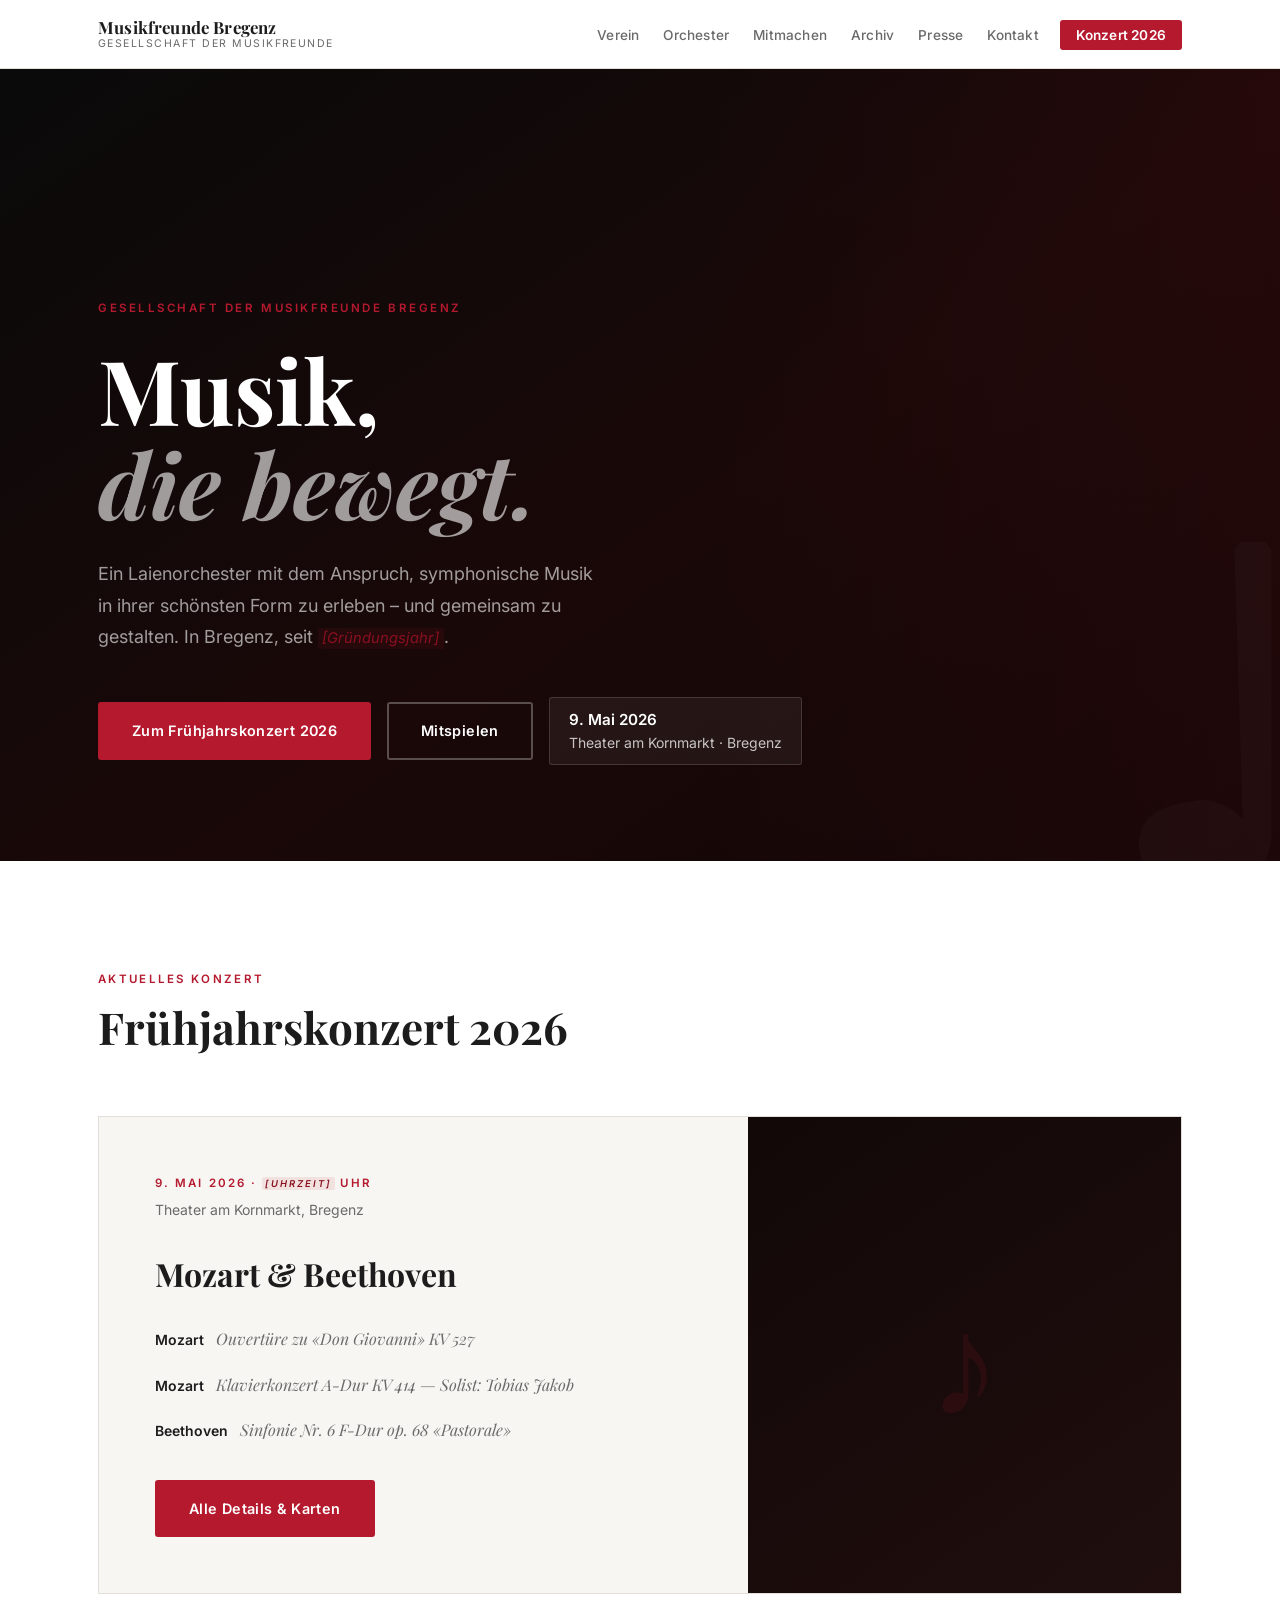
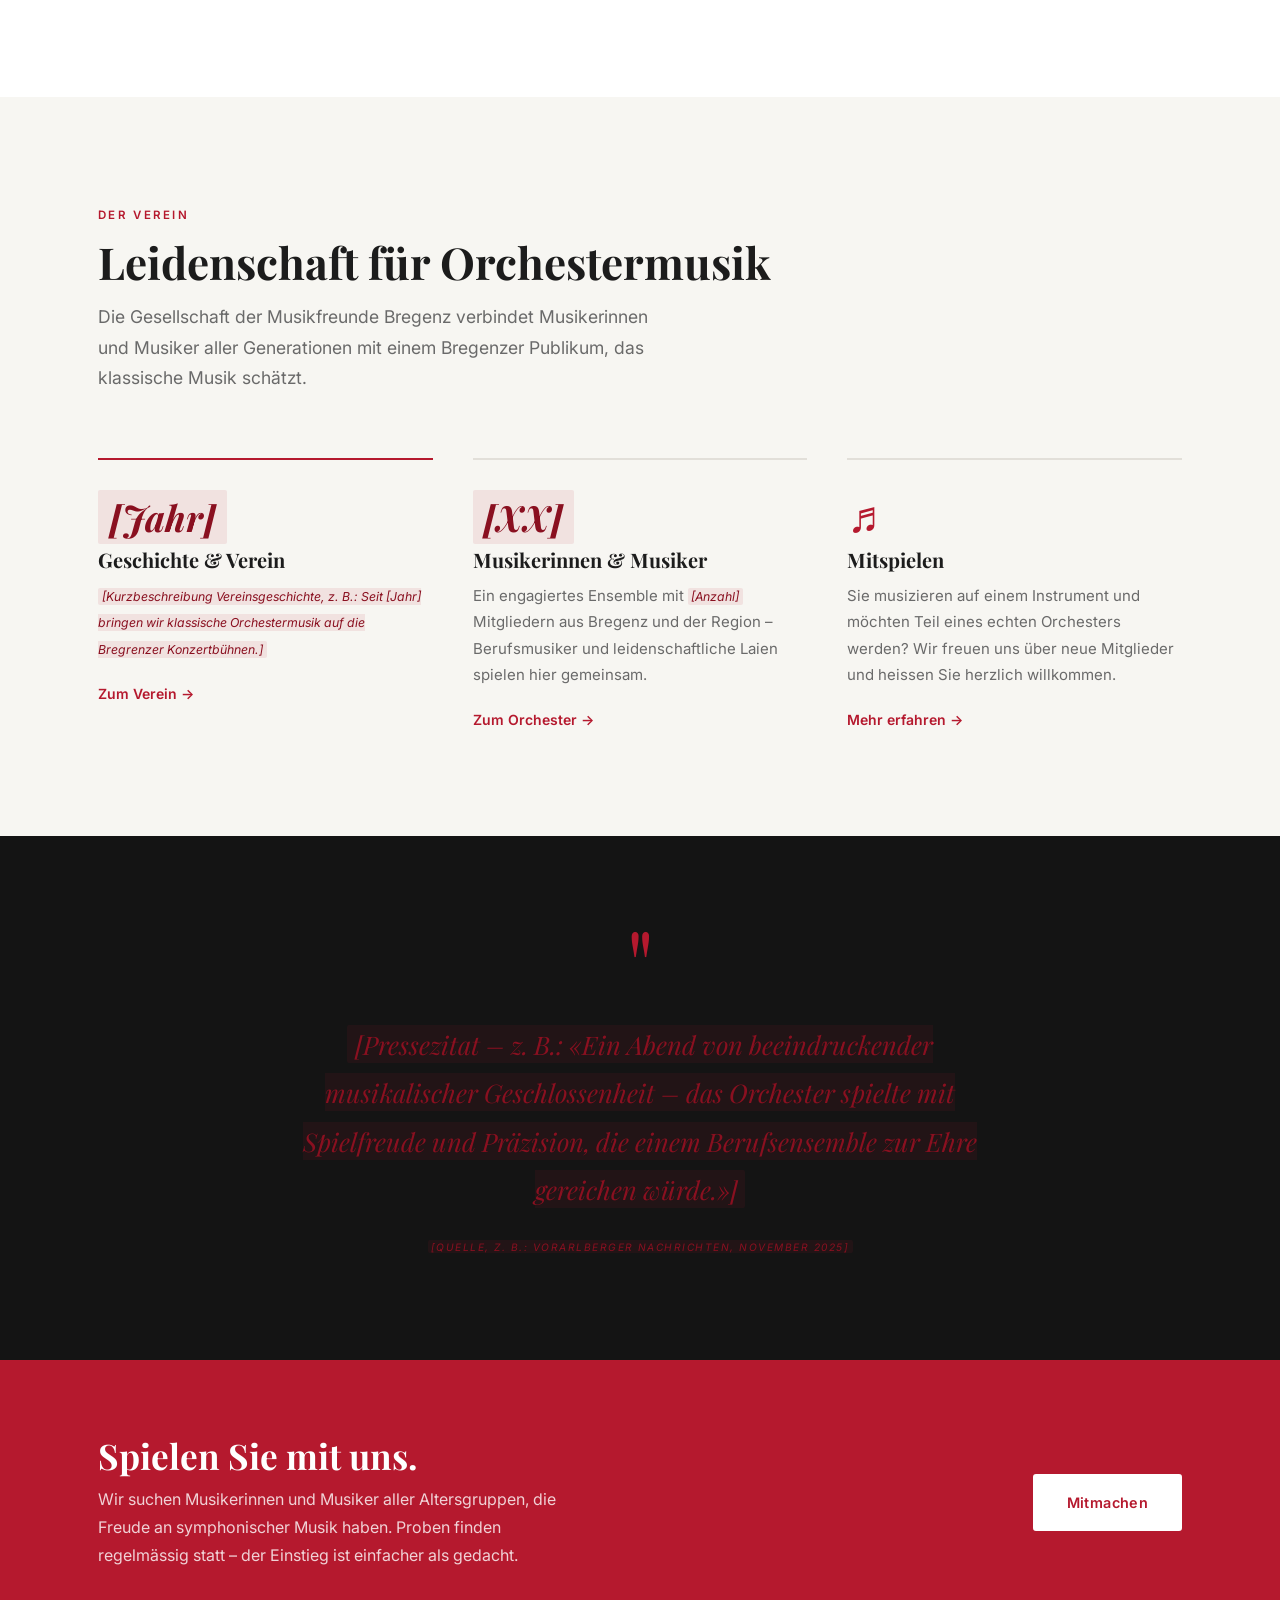
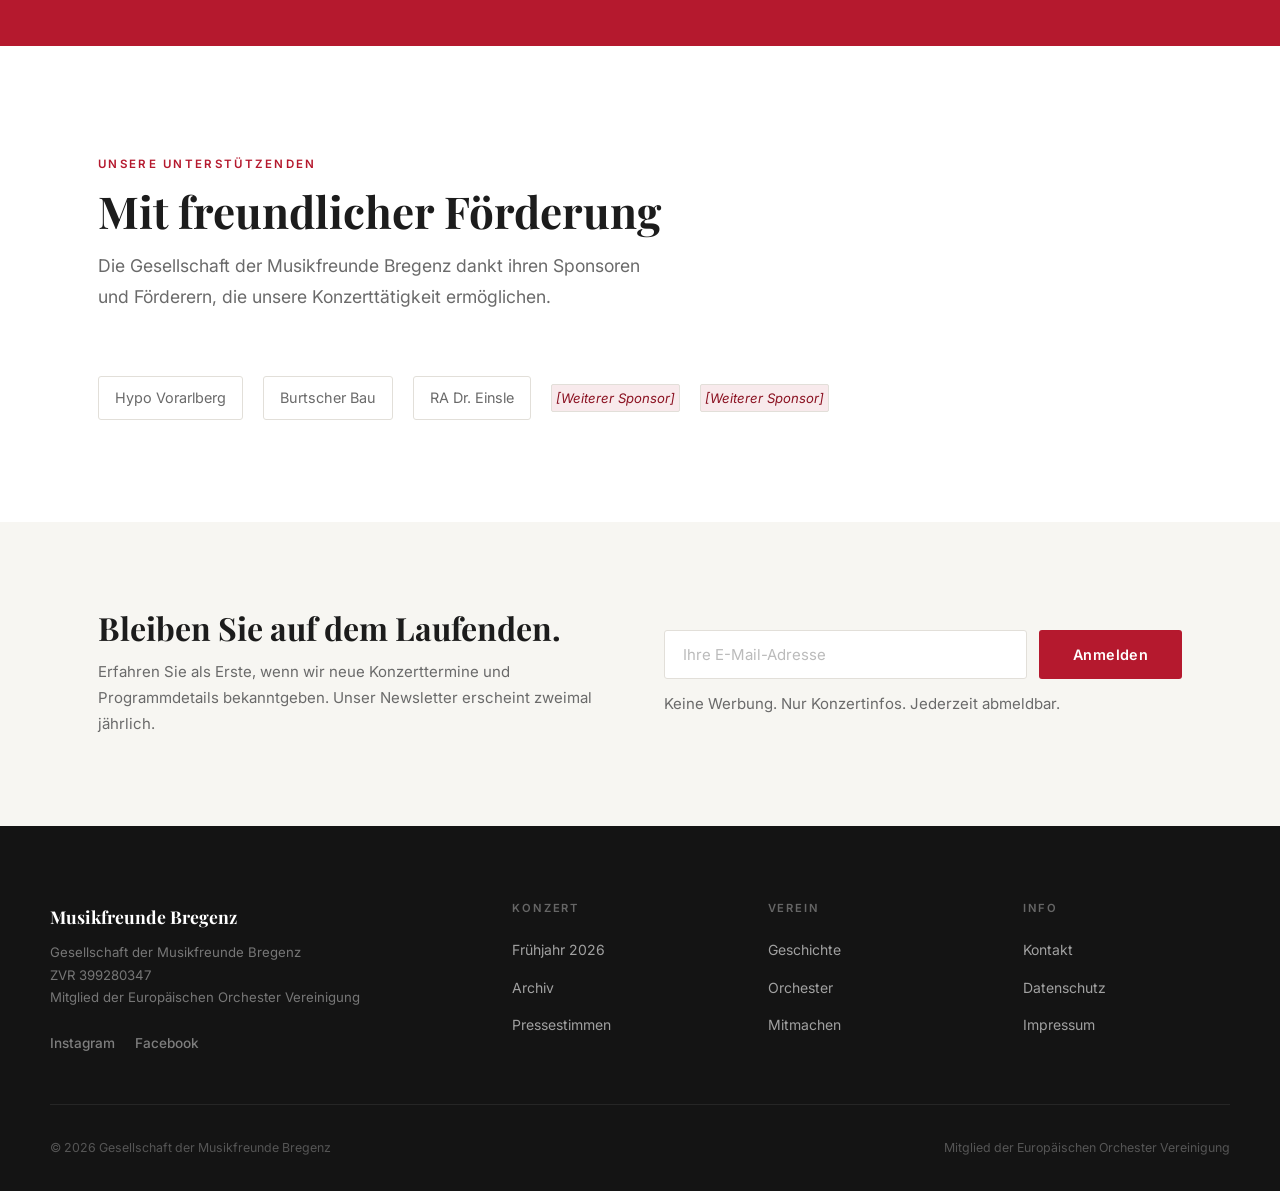
==== index.html @ 884a70db "initaler Entwurf" ====
<!DOCTYPE html>
<html lang="de">
<head>
  <meta charset="UTF-8">
  <meta name="viewport" content="width=device-width, initial-scale=1.0">
  <meta name="description" content="Die Gesellschaft der Musikfreunde Bregenz – klassische Orchestermusik in Bregenz und Vorarlberg. Nächstes Konzert: 9. Mai 2026, Theater am Kornmarkt.">
  <title>Musikfreunde Bregenz – Gesellschaft der Musikfreunde</title>
  <link rel="stylesheet" href="css/style.css">
</head>
<body>

<a href="#main" class="skip-link">Zum Inhalt springen</a>

<!-- ── Navigation ── -->
<nav class="nav" aria-label="Hauptnavigation">
  <div class="nav__inner">
    <a href="index.html" class="nav__logo" aria-label="Musikfreunde Bregenz – Startseite">
      Musikfreunde Bregenz
      <span>Gesellschaft der Musikfreunde</span>
    </a>
    <button class="nav__toggle" id="nav-toggle" aria-expanded="false" aria-controls="nav-links" aria-label="Navigation öffnen">
      <span></span><span></span><span></span>
    </button>
    <ul class="nav__links" id="nav-links" role="list">
      <li><a href="verein.html">Verein</a></li>
      <li><a href="orchester.html">Orchester</a></li>
      <li><a href="mitmachen.html">Mitmachen</a></li>
      <li><a href="archiv.html">Archiv</a></li>
      <li><a href="presse.html">Presse</a></li>
      <li><a href="kontakt.html">Kontakt</a></li>
      <li class="nav__cta"><a href="konzert.html">Konzert 2026</a></li>
    </ul>
  </div>
</nav>

<main id="main">

  <!-- ══════════════════════════════════════════════════
       HERO
  ══════════════════════════════════════════════════ -->
  <section class="hero" aria-labelledby="hero-title">
    <div class="hero__deco" aria-hidden="true">♩</div>
    <div class="hero__content">
      <span class="hero__eyebrow">Gesellschaft der Musikfreunde Bregenz</span>
      <h1 class="hero__title" id="hero-title">
        Musik,<br><em>die bewegt.</em>
      </h1>
      <p class="hero__sub">
        Ein Laienorchester mit dem Anspruch, symphonische Musik in ihrer schönsten Form
        zu erleben – und gemeinsam zu gestalten. In Bregenz, seit <span class="ph">[Gründungsjahr]</span>.
      </p>
      <div class="hero__actions">
        <a href="konzert.html" class="btn btn--primary">Zum Frühjahrskonzert 2026</a>
        <a href="mitmachen.html" class="btn btn--ghost">Mitspielen</a>
        <div class="hero__badge">
          <strong>9. Mai 2026</strong>
          Theater am Kornmarkt · Bregenz
        </div>
      </div>
    </div>
  </section>

  <!-- ══════════════════════════════════════════════════
       AKTUELLES KONZERT
  ══════════════════════════════════════════════════ -->
  <section class="section" aria-labelledby="konzert-heading">
    <div class="container">
      <div class="sec-head">
        <span class="sec-eye">Aktuelles Konzert</span>
        <h2 class="sec-title" id="konzert-heading">Frühjahrskonzert 2026</h2>
      </div>
      <div class="concert-teaser">
        <div class="concert-teaser__body">
          <p class="concert-teaser__date">9. Mai 2026 · <span class="ph">[Uhrzeit]</span> Uhr</p>
          <p class="concert-teaser__venue">Theater am Kornmarkt, Bregenz</p>
          <h3 class="concert-teaser__title">Mozart &amp; Beethoven</h3>
          <ul class="prog-list" aria-label="Programm">
            <li>
              <span class="prog-cmp">Mozart</span>
              <span class="prog-wrk">Ouvertüre zu «Don Giovanni» KV 527</span>
            </li>
            <li>
              <span class="prog-cmp">Mozart</span>
              <span class="prog-wrk">Klavierkonzert A-Dur KV 414 — Solist: Tobias Jakob</span>
            </li>
            <li>
              <span class="prog-cmp">Beethoven</span>
              <span class="prog-wrk">Sinfonie Nr. 6 F-Dur op. 68 «Pastorale»</span>
            </li>
          </ul>
          <a href="konzert.html" class="btn btn--primary">Alle Details &amp; Karten</a>
        </div>
        <div class="concert-teaser__vis" aria-hidden="true">
          <div class="concert-teaser__vis-text">♪</div>
        </div>
      </div>
    </div>
  </section>

  <!-- ══════════════════════════════════════════════════
       ÜBER UNS — 3 WEGE
  ══════════════════════════════════════════════════ -->
  <section class="section section--warm" aria-labelledby="ueber-heading">
    <div class="container">
      <div class="sec-head">
        <span class="sec-eye">Der Verein</span>
        <h2 class="sec-title" id="ueber-heading">Leidenschaft für Orchestermusik</h2>
        <p class="sec-lead">
          Die Gesellschaft der Musikfreunde Bregenz verbindet Musikerinnen und Musiker
          aller Generationen mit einem Bregenzer Publikum, das klassische Musik schätzt.
        </p>
      </div>
      <div class="about-grid">
        <div class="about-card">
          <div class="about-card__num"><span class="ph">[Jahr]</span></div>
          <h3>Geschichte &amp; Verein</h3>
          <p>
            <span class="ph">[Kurzbeschreibung Vereinsgeschichte, z. B.: Seit [Jahr] bringen
            wir klassische Orchestermusik auf die Bregrenzer Konzertbühnen.]</span>
          </p>
          <a href="verein.html" class="about-card__link">Zum Verein →</a>
        </div>
        <div class="about-card">
          <div class="about-card__num"><span class="ph">[XX]</span></div>
          <h3>Musikerinnen &amp; Musiker</h3>
          <p>
            Ein engagiertes Ensemble mit <span class="ph">[Anzahl]</span> Mitgliedern aus Bregenz und
            der Region – Berufsmusiker und leidenschaftliche Laien spielen hier gemeinsam.
          </p>
          <a href="orchester.html" class="about-card__link">Zum Orchester →</a>
        </div>
        <div class="about-card">
          <div class="about-card__num">♬</div>
          <h3>Mitspielen</h3>
          <p>
            Sie musizieren auf einem Instrument und möchten Teil eines echten Orchesters werden?
            Wir freuen uns über neue Mitglieder und heissen Sie herzlich willkommen.
          </p>
          <a href="mitmachen.html" class="about-card__link">Mehr erfahren →</a>
        </div>
      </div>
    </div>
  </section>

  <!-- ══════════════════════════════════════════════════
       PRESSEZITAT
  ══════════════════════════════════════════════════ -->
  <section class="section section--dark" aria-label="Pressestimme">
    <div class="container">
      <div class="quote-wrap">
        <span class="quote-wrap__mark" aria-hidden="true">"</span>
        <blockquote>
          <p class="quote-wrap__text">
            <span class="ph">[Pressezitat – z. B.: «Ein Abend von beeindruckender
            musikalischer Geschlossenheit – das Orchester spielte mit Spielfreude und
            Präzision, die einem Berufsensemble zur Ehre gereichen würde.»]</span>
          </p>
          <footer class="quote-wrap__src">
            <span class="ph">[Quelle, z. B.: Vorarlberger Nachrichten, November 2025]</span>
          </footer>
        </blockquote>
      </div>
    </div>
  </section>

  <!-- ══════════════════════════════════════════════════
       MITMACHEN BANNER
  ══════════════════════════════════════════════════ -->
  <div class="mitmachen-banner" role="complementary" aria-label="Einladung zum Mitspielen">
    <div class="mitmachen-banner__inner">
      <div>
        <h2>Spielen Sie mit uns.</h2>
        <p>
          Wir suchen Musikerinnen und Musiker aller Altersgruppen, die Freude an
          symphonischer Musik haben. Proben finden regelmässig statt –
          der Einstieg ist einfacher als gedacht.
        </p>
      </div>
      <a href="mitmachen.html" class="btn btn--white">Mitmachen</a>
    </div>
  </div>

  <!-- ══════════════════════════════════════════════════
       SPONSOREN
  ══════════════════════════════════════════════════ -->
  <section class="section" aria-labelledby="sponsor-heading">
    <div class="container">
      <div class="sec-head">
        <span class="sec-eye">Unsere Unterstützenden</span>
        <h2 class="sec-title" id="sponsor-heading">Mit freundlicher Förderung</h2>
        <p class="sec-lead">
          Die Gesellschaft der Musikfreunde Bregenz dankt ihren Sponsoren und Förderern,
          die unsere Konzerttätigkeit ermöglichen.
        </p>
      </div>
      <div class="sponsors-row">
        <a href="#" class="sponsor-item" target="_blank" rel="noopener">Hypo Vorarlberg</a>
        <a href="#" class="sponsor-item" target="_blank" rel="noopener">Burtscher Bau</a>
        <a href="#" class="sponsor-item" target="_blank" rel="noopener">RA Dr. Einsle</a>
        <span class="sponsor-item ph">[Weiterer Sponsor]</span>
        <span class="sponsor-item ph">[Weiterer Sponsor]</span>
      </div>
    </div>
  </section>

  <!-- ══════════════════════════════════════════════════
       NEWSLETTER
  ══════════════════════════════════════════════════ -->
  <div class="section--warm">
    <div class="newsletter-wrap">
      <div>
        <h2>Bleiben Sie auf dem Laufenden.</h2>
        <p>
          Erfahren Sie als Erste, wenn wir neue Konzerttermine und Programmdetails
          bekanntgeben. Unser Newsletter erscheint zweimal jährlich.
        </p>
      </div>
      <div>
        <form class="nl-form" action="#" method="post" aria-label="Newsletter-Anmeldung">
          <input type="email" name="email" placeholder="Ihre E-Mail-Adresse" required autocomplete="email">
          <button type="submit" class="btn btn--primary">Anmelden</button>
        </form>
        <p class="nl-note">Keine Werbung. Nur Konzertinfos. Jederzeit abmeldbar.</p>
      </div>
    </div>
  </div>

</main>

<!-- ── Footer ── -->
<footer class="footer">
  <div class="footer__inner">
    <div class="footer__grid">
      <div>
        <div class="footer__brand">Musikfreunde Bregenz</div>
        <p class="footer__sub">
          Gesellschaft der Musikfreunde Bregenz<br>
          ZVR 399280347<br>
          Mitglied der Europäischen Orchester Vereinigung
        </p>
        <div class="footer__social">
          <a href="#" target="_blank" rel="noopener" aria-label="Instagram">Instagram</a>
          <a href="#" target="_blank" rel="noopener" aria-label="Facebook">Facebook</a>
        </div>
      </div>
      <div class="footer__col">
        <h4>Konzert</h4>
        <ul>
          <li><a href="konzert.html">Frühjahr 2026</a></li>
          <li><a href="archiv.html">Archiv</a></li>
          <li><a href="presse.html">Pressestimmen</a></li>
        </ul>
      </div>
      <div class="footer__col">
        <h4>Verein</h4>
        <ul>
          <li><a href="verein.html">Geschichte</a></li>
          <li><a href="orchester.html">Orchester</a></li>
          <li><a href="mitmachen.html">Mitmachen</a></li>
        </ul>
      </div>
      <div class="footer__col">
        <h4>Info</h4>
        <ul>
          <li><a href="kontakt.html">Kontakt</a></li>
          <li><a href="#">Datenschutz</a></li>
          <li><a href="#">Impressum</a></li>
        </ul>
      </div>
    </div>
    <div class="footer__bottom">
      <span>© 2026 Gesellschaft der Musikfreunde Bregenz</span>
      <span>Mitglied der Europäischen Orchester Vereinigung</span>
    </div>
  </div>
</footer>

<script>
  const toggle = document.getElementById('nav-toggle');
  const links  = document.getElementById('nav-links');
  toggle.addEventListener('click', function () {
    const open = links.classList.toggle('open');
    toggle.setAttribute('aria-expanded', open);
  });
</script>

</body>
</html>
---- css/style.css ----
/* ================================================================
   MUSIKFREUNDE BREGENZ — Hauptstylesheet
   Farbwelt: Schwarz #1C1C1C · Rot #B5192E · Creme #F7F6F2
   Schriften: Playfair Display (Serif) · Inter (Sans)
   ================================================================ */

@import url('https://fonts.googleapis.com/css2?family=Playfair+Display:ital,wght@0,400;0,600;0,700;1,400;1,600&family=Inter:wght@300;400;500;600&display=swap');

/* ── Custom Properties ── */
:root {
  --red:        #B5192E;
  --red-dark:   #8C1323;
  --text:       #1C1C1C;
  --muted:      #6A6A6A;
  --bg:         #FFFFFF;
  --bg-warm:    #F7F6F2;
  --bg-dark:    #141414;
  --border:     #E2DFD9;
  --serif:      'Playfair Display', Georgia, serif;
  --sans:       'Inter', -apple-system, BlinkMacSystemFont, sans-serif;
  --max-w:      1180px;
  --pad-x:      clamp(1.25rem, 5vw, 3rem);
  --section:    clamp(4rem, 8vw, 7rem);
}

/* ── Reset & Base ── */
*, *::before, *::after { box-sizing: border-box; margin: 0; padding: 0; }
html { font-size: 16px; scroll-behavior: smooth; -webkit-font-smoothing: antialiased; }
body { font-family: var(--sans); color: var(--text); background: var(--bg); line-height: 1.75; }
img { max-width: 100%; height: auto; display: block; }
a { color: inherit; text-decoration: none; }

/* ── Typografie ── */
h1, h2, h3, h4 { font-family: var(--serif); line-height: 1.15; font-weight: 700; }
h1 { font-size: clamp(2.4rem, 5.5vw, 4.25rem); }
h2 { font-size: clamp(1.8rem, 3.5vw, 2.75rem); }
h3 { font-size: clamp(1.2rem, 2.5vw, 1.65rem); }
h4 { font-size: 1.05rem; font-weight: 600; font-family: var(--sans); }
p  { font-size: clamp(0.9375rem, 1.5vw, 1.0625rem); max-width: 65ch; }

/* ── Layout ── */
.container { max-width: var(--max-w); margin: 0 auto; padding: 0 var(--pad-x); }
.section    { padding: var(--section) 0; }
.section--warm { background: var(--bg-warm); }
.section--dark { background: var(--bg-dark); color: #fff; }

/* ================================================================
   NAVIGATION
   ================================================================ */
.nav {
  position: sticky; top: 0; z-index: 100;
  background: rgba(255,255,255,0.96);
  backdrop-filter: blur(10px);
  border-bottom: 1px solid var(--border);
}
.nav__inner {
  max-width: var(--max-w); margin: 0 auto; padding: 0 var(--pad-x);
  height: 68px; display: flex; align-items: center; justify-content: space-between; gap: 2rem;
}
.nav__logo {
  font-family: var(--serif); font-size: 1.05rem; font-weight: 700;
  color: var(--text); letter-spacing: 0.01em; line-height: 1.15; flex-shrink: 0;
}
.nav__logo span {
  display: block; font-size: 0.66rem; font-family: var(--sans); font-weight: 400;
  color: var(--muted); letter-spacing: 0.14em; text-transform: uppercase;
}
.nav__links { display: flex; gap: 0.1rem; list-style: none; align-items: center; }
.nav__links a {
  font-size: 0.85rem; font-weight: 500; color: var(--muted); padding: 0.4rem 0.7rem;
  border-radius: 3px; transition: color 0.18s; letter-spacing: 0.015em;
}
.nav__links a:hover,
.nav__links a.active { color: var(--text); }
.nav__cta a {
  background: var(--red) !important; color: #fff !important;
  padding: 0.45rem 1rem !important; border-radius: 3px; font-weight: 600 !important;
  font-size: 0.85rem !important; margin-left: 0.5rem;
}
.nav__cta a:hover { background: var(--red-dark) !important; }
.nav__toggle {
  display: none; background: none; border: none; cursor: pointer;
  padding: 0.5rem; flex-direction: column; gap: 5px;
}
.nav__toggle span { display: block; width: 22px; height: 2px; background: var(--text); transition: 0.3s; }

@media (max-width: 880px) {
  .nav__toggle { display: flex; }
  .nav__links {
    display: none; position: absolute; top: 68px; left: 0; right: 0; background: #fff;
    flex-direction: column; padding: 1.25rem var(--pad-x) 1.75rem;
    border-bottom: 1px solid var(--border); gap: 0.15rem; align-items: flex-start;
  }
  .nav__links.open { display: flex; }
  .nav__links a { padding: 0.55rem 0; font-size: 1rem; }
  .nav__cta { margin-top: 0.5rem; }
  .nav__cta a { display: inline-block; margin-left: 0 !important; }
}

/* ================================================================
   HERO — STARTSEITE
   ================================================================ */
.hero {
  min-height: 88vh; display: flex; align-items: flex-end;
  background: var(--bg-dark); position: relative; overflow: hidden;
}
.hero::before {
  content: ''; position: absolute; inset: 0;
  background: linear-gradient(145deg, #0a0a0a 0%, #1a0808 55%, #120606 100%);
}
.hero::after {
  content: ''; position: absolute; top: 0; right: 0; width: 45%; height: 100%;
  background: linear-gradient(to left, rgba(181,25,46,0.07), transparent);
  pointer-events: none;
}
.hero__deco {
  position: absolute; bottom: -4rem; right: -2rem;
  font-family: var(--serif); font-size: 28rem; font-weight: 700; line-height: 1;
  color: rgba(255,255,255,0.025); pointer-events: none; user-select: none;
}
.hero__content {
  position: relative; z-index: 1; max-width: var(--max-w); width: 100%;
  margin: 0 auto; padding: 8rem var(--pad-x) 6rem;
}
.hero__eyebrow {
  font-size: 0.72rem; font-weight: 600; letter-spacing: 0.22em; text-transform: uppercase;
  color: var(--red); margin-bottom: 1.5rem; display: block;
}
.hero__title {
  font-size: clamp(3rem, 7vw, 5.75rem); color: #fff; line-height: 1.05;
  max-width: 13ch; margin-bottom: 1.75rem; font-weight: 700;
}
.hero__title em { font-style: italic; color: rgba(255,255,255,0.6); }
.hero__sub {
  font-size: clamp(1rem, 2vw, 1.125rem); color: rgba(255,255,255,0.6);
  max-width: 46ch; margin-bottom: 2.75rem; line-height: 1.75;
}
.hero__actions { display: flex; gap: 1rem; flex-wrap: wrap; align-items: center; }
.hero__badge {
  background: rgba(255,255,255,0.06); border: 1px solid rgba(255,255,255,0.14);
  border-radius: 3px; padding: 0.7rem 1.2rem; color: rgba(255,255,255,0.75);
  font-size: 0.875rem; line-height: 1.5;
}
.hero__badge strong { display: block; color: #fff; font-weight: 600; font-size: 0.95rem; }

/* ================================================================
   BUTTONS
   ================================================================ */
.btn {
  display: inline-flex; align-items: center; gap: 0.5rem;
  padding: 0.875rem 2rem; border-radius: 3px; font-family: var(--sans);
  font-size: 0.9rem; font-weight: 600; letter-spacing: 0.025em;
  cursor: pointer; transition: all 0.18s; border: 2px solid transparent; text-decoration: none;
}
.btn--primary  { background: var(--red); color: #fff; }
.btn--primary:hover { background: var(--red-dark); color: #fff; }
.btn--ghost    { background: transparent; border-color: rgba(255,255,255,0.28); color: #fff; }
.btn--ghost:hover { border-color: rgba(255,255,255,0.65); color: #fff; }
.btn--outline  { background: transparent; border-color: var(--border); color: var(--text); }
.btn--outline:hover { border-color: var(--text); }
.btn--white    { background: #fff; color: var(--red); border-color: #fff; }
.btn--white:hover { background: rgba(255,255,255,0.9); color: var(--red-dark); }
.btn--sm       { padding: 0.55rem 1.25rem; font-size: 0.82rem; }

/* ================================================================
   SEKTIONS-KOPF
   ================================================================ */
.sec-head { margin-bottom: clamp(2.5rem, 5vw, 4rem); }
.sec-head--center { text-align: center; }
.sec-head--center .sec-lead { margin-left: auto; margin-right: auto; }
.sec-eye {
  display: inline-block; font-size: 0.72rem; font-weight: 600;
  letter-spacing: 0.2em; text-transform: uppercase; color: var(--red); margin-bottom: 0.75rem;
}
.sec-title { color: var(--text); margin-bottom: 0.875rem; }
.sec-lead { font-size: clamp(1rem, 1.8vw, 1.1rem); color: var(--muted); max-width: 52ch; }

/* ================================================================
   STARTSEITE – KONZERT-TEASER
   ================================================================ */
.concert-teaser {
  display: grid; grid-template-columns: 3fr 2fr;
  border: 1px solid var(--border); background: var(--bg-warm);
}
@media (max-width: 720px) { .concert-teaser { grid-template-columns: 1fr; } }

.concert-teaser__body { padding: clamp(2rem, 5vw, 3.5rem); }
.concert-teaser__date {
  font-size: 0.72rem; font-weight: 600; letter-spacing: 0.18em;
  text-transform: uppercase; color: var(--red); margin-bottom: 0.3rem;
}
.concert-teaser__venue { font-size: 0.875rem; color: var(--muted); margin-bottom: 2rem; }
.concert-teaser__title {
  font-family: var(--serif); font-size: clamp(1.4rem, 3vw, 2rem);
  margin-bottom: 2rem; line-height: 1.2;
}
.prog-list { list-style: none; display: flex; flex-direction: column; gap: 1.1rem; margin-bottom: 2.25rem; }
.prog-list li { display: grid; grid-template-columns: auto 1fr; gap: 0.75rem; align-items: baseline; }
.prog-cmp { font-weight: 600; font-size: 0.875rem; white-space: nowrap; color: var(--text); }
.prog-wrk { font-family: var(--serif); font-style: italic; font-size: 1rem; color: var(--muted); }
.concert-teaser__vis {
  background: linear-gradient(145deg, #120808 0%, #200e0e 100%);
  min-height: 280px; display: flex; align-items: center; justify-content: center;
  position: relative; overflow: hidden;
}
.concert-teaser__vis-text {
  font-family: var(--serif); font-size: 9rem; font-weight: 700;
  color: rgba(181,25,46,0.12); user-select: none; line-height: 1;
}

/* ================================================================
   STARTSEITE – ÜBER-UNS KARTEN
   ================================================================ */
.about-grid { display: grid; grid-template-columns: repeat(3, 1fr); gap: 2.5rem; }
@media (max-width: 720px) { .about-grid { grid-template-columns: 1fr; gap: 2rem; } }
@media (min-width: 721px) and (max-width: 920px) { .about-grid { grid-template-columns: 1fr 1fr; } }

.about-card { border-top: 2px solid var(--border); padding-top: 2rem; }
.about-card:first-child { border-top-color: var(--red); }
.about-card__num { font-family: var(--serif); font-size: 2.75rem; font-weight: 700; color: var(--red); line-height: 1; margin-bottom: 0.75rem; }
.about-card h3 { font-size: 1.25rem; margin-bottom: 0.75rem; }
.about-card p { font-size: 0.9375rem; color: var(--muted); line-height: 1.75; }
.about-card__link {
  display: inline-flex; align-items: center; gap: 0.4rem;
  margin-top: 1.25rem; font-size: 0.875rem; font-weight: 600; color: var(--red);
  transition: gap 0.18s;
}
.about-card__link:hover { gap: 0.7rem; }

/* ================================================================
   STARTSEITE – PRESSEZITAT (dunkel)
   ================================================================ */
.quote-wrap { max-width: 740px; margin: 0 auto; text-align: center; }
.quote-wrap__mark { font-family: var(--serif); font-size: 6rem; color: var(--red); line-height: 0.5; display: block; margin-bottom: 2rem; }
.quote-wrap__text {
  font-family: var(--serif); font-size: clamp(1.3rem, 3vw, 1.95rem);
  font-style: italic; color: rgba(255,255,255,0.88); line-height: 1.55; margin-bottom: 1.5rem;
}
.quote-wrap__src { font-size: 0.78rem; letter-spacing: 0.12em; color: rgba(255,255,255,0.38); text-transform: uppercase; }

/* ================================================================
   STARTSEITE – MITMACHEN BANNER
   ================================================================ */
.mitmachen-banner { background: var(--red); }
.mitmachen-banner__inner {
  max-width: var(--max-w); margin: 0 auto; padding: clamp(3rem, 6vw, 5rem) var(--pad-x);
  display: grid; grid-template-columns: 1fr auto; gap: 2rem; align-items: center;
}
@media (max-width: 620px) { .mitmachen-banner__inner { grid-template-columns: 1fr; } }
.mitmachen-banner h2 { font-size: clamp(1.5rem, 3vw, 2.2rem); color: #fff; margin-bottom: 0.5rem; }
.mitmachen-banner p  { color: rgba(255,255,255,0.8); font-size: 1rem; max-width: 48ch; }

/* ================================================================
   SPONSOREN
   ================================================================ */
.sponsors-row { display: flex; flex-wrap: wrap; gap: 0.875rem 1.25rem; margin-top: 2rem; align-items: center; }
.sponsor-item {
  font-size: 0.9rem; color: var(--muted); padding: 0.5rem 1rem;
  border: 1px solid var(--border); border-radius: 3px; transition: border-color 0.18s, color 0.18s;
}
.sponsor-item:hover { border-color: var(--text); color: var(--text); }

/* ================================================================
   NEWSLETTER
   ================================================================ */
.newsletter-wrap {
  max-width: var(--max-w); margin: 0 auto; padding: clamp(3.5rem, 7vw, 5.5rem) var(--pad-x);
  display: grid; grid-template-columns: 1fr 1fr; gap: 3rem; align-items: center;
}
@media (max-width: 700px) { .newsletter-wrap { grid-template-columns: 1fr; gap: 2rem; } }
.newsletter-wrap h2 { font-size: clamp(1.5rem, 3vw, 2rem); margin-bottom: 0.75rem; }
.newsletter-wrap p  { color: var(--muted); font-size: 0.9375rem; }
.nl-form { display: flex; gap: 0.75rem; flex-wrap: wrap; }
.nl-form input {
  flex: 1; min-width: 200px; padding: 0.875rem 1.1rem;
  border: 1px solid var(--border); border-radius: 3px; font-family: var(--sans);
  font-size: 0.9375rem; background: #fff; color: var(--text); outline: none; transition: border-color 0.18s;
}
.nl-form input:focus { border-color: var(--red); }
.nl-form input::placeholder { color: #bbb; }
.nl-note { font-size: 0.78rem; color: var(--muted); margin-top: 0.75rem; }

/* ================================================================
   FOOTER
   ================================================================ */
.footer { background: var(--bg-dark); padding: clamp(3rem, 6vw, 5rem) var(--pad-x) 2rem; }
.footer__inner { max-width: var(--max-w); margin: 0 auto; }
.footer__grid {
  display: grid; grid-template-columns: 2fr 1fr 1fr 1fr;
  gap: 3rem; padding-bottom: 3rem; border-bottom: 1px solid rgba(255,255,255,0.08);
}
@media (max-width: 860px)  { .footer__grid { grid-template-columns: 1fr 1fr; gap: 2rem; } }
@media (max-width: 480px)  { .footer__grid { grid-template-columns: 1fr; gap: 1.75rem; } }
.footer__brand { font-family: var(--serif); font-size: 1.1rem; color: #fff; font-weight: 700; margin-bottom: 0.5rem; }
.footer__sub   { font-size: 0.825rem; color: rgba(255,255,255,0.42); line-height: 1.7; margin-bottom: 1.5rem; }
.footer__social { display: flex; gap: 1.25rem; }
.footer__social a { font-size: 0.85rem; font-weight: 500; color: rgba(255,255,255,0.45); transition: color 0.18s; }
.footer__social a:hover { color: #fff; }
.footer__col h4 {
  font-family: var(--sans); font-size: 0.7rem; font-weight: 600; letter-spacing: 0.16em;
  text-transform: uppercase; color: rgba(255,255,255,0.35); margin-bottom: 1.25rem;
}
.footer__col ul { list-style: none; display: flex; flex-direction: column; gap: 0.6rem; }
.footer__col a  { font-size: 0.875rem; color: rgba(255,255,255,0.6); transition: color 0.18s; }
.footer__col a:hover { color: #fff; }
.footer__bottom {
  display: flex; justify-content: space-between; flex-wrap: wrap; gap: 0.75rem;
  padding-top: 2rem; font-size: 0.775rem; color: rgba(255,255,255,0.28);
}
.footer__bottom a { color: rgba(255,255,255,0.28); }
.footer__bottom a:hover { color: rgba(255,255,255,0.55); }

/* ================================================================
   SEITEN-HERO (Unterseiten)
   ================================================================ */
.page-hero { background: var(--bg-dark); padding: clamp(4.5rem, 9vw, 7.5rem) var(--pad-x) clamp(3rem, 5vw, 4.5rem); }
.page-hero__inner { max-width: var(--max-w); margin: 0 auto; }
.page-hero__crumb { display: flex; gap: 0.5rem; font-size: 0.78rem; color: rgba(255,255,255,0.35); margin-bottom: 1.75rem; }
.page-hero__crumb a { color: rgba(255,255,255,0.35); }
.page-hero__crumb a:hover { color: rgba(255,255,255,0.65); }
.page-hero__crumb span { color: rgba(255,255,255,0.18); }
.page-hero__eye { font-size: 0.72rem; font-weight: 600; letter-spacing: 0.2em; text-transform: uppercase; color: var(--red); margin-bottom: 0.875rem; display: block; }
.page-hero__h1 { font-size: clamp(2.25rem, 5.5vw, 3.75rem); color: #fff; max-width: 16ch; line-height: 1.1; margin-bottom: 1.25rem; }
.page-hero__lead { font-size: clamp(1rem, 2vw, 1.1rem); color: rgba(255,255,255,0.6); max-width: 50ch; line-height: 1.75; }

/* ================================================================
   KONZERT-SEITE
   ================================================================ */
.c-meta {
  background: var(--bg-warm); border: 1px solid var(--border);
  padding: clamp(2rem, 4vw, 2.75rem); margin-bottom: 3rem;
}
.c-meta__grid { display: grid; grid-template-columns: repeat(auto-fit, minmax(150px, 1fr)); gap: 2rem 2.5rem; margin-bottom: 2rem; }
.c-meta__item label { display: block; font-size: 0.68rem; font-weight: 600; letter-spacing: 0.15em; text-transform: uppercase; color: var(--muted); margin-bottom: 0.3rem; }
.c-meta__item strong { font-size: 1.05rem; font-weight: 600; display: block; }
.c-meta__item span { font-size: 0.875rem; color: var(--muted); }
.ticket-bar { display: flex; gap: 1.25rem; flex-wrap: wrap; align-items: center; padding-top: 2rem; border-top: 1px solid var(--border); }
.ticket-price { font-family: var(--serif); font-size: 1.65rem; font-weight: 700; }
.ticket-price small { font-family: var(--sans); font-size: 0.85rem; font-weight: 400; color: var(--muted); }

.prog-item { border-top: 1px solid var(--border); padding: 1.875rem 0; }
.prog-item:last-of-type { border-bottom: 1px solid var(--border); }
.prog-item__cmp { font-size: 0.7rem; font-weight: 600; letter-spacing: 0.16em; text-transform: uppercase; color: var(--muted); margin-bottom: 0.35rem; }
.prog-item__wrk { font-family: var(--serif); font-size: 1.45rem; font-style: italic; color: var(--text); margin-bottom: 0.35rem; }
.prog-item__sub { font-size: 0.9rem; color: var(--muted); }
.prog-item__solist { font-size: 0.875rem; color: var(--text); margin-top: 0.5rem; }
.prog-item__solist strong { color: var(--red); font-weight: 600; }

.solist-card {
  display: grid; grid-template-columns: 110px 1fr; gap: 2rem;
  padding: 2rem; background: var(--bg-warm); border: 1px solid var(--border);
}
@media (max-width: 500px) { .solist-card { grid-template-columns: 1fr; gap: 1.25rem; } }
.solist-card__img {
  width: 110px; height: 110px; border-radius: 50%;
  background: var(--border); display: flex; align-items: center;
  justify-content: center; font-size: 0.72rem; color: var(--muted);
  text-align: center; overflow: hidden; flex-shrink: 0;
}
.solist-card__role { font-size: 0.7rem; font-weight: 600; letter-spacing: 0.15em; text-transform: uppercase; color: var(--red); margin-bottom: 0.25rem; }
.solist-card__name { font-family: var(--serif); font-size: 1.4rem; margin-bottom: 0.75rem; }
.solist-card__bio  { font-size: 0.9375rem; color: var(--muted); line-height: 1.75; }

.next-box { background: var(--bg-warm); border: 1px solid var(--border); padding: 2rem; margin-top: 3rem; }
.next-box__lbl { font-size: 0.68rem; font-weight: 600; letter-spacing: 0.16em; text-transform: uppercase; color: var(--muted); margin-bottom: 0.5rem; }
.next-box__date { font-family: var(--serif); font-size: 1.6rem; color: var(--red); margin-bottom: 0.25rem; }
.next-box__info { font-family: var(--serif); font-style: italic; color: var(--muted); font-size: 1rem; }

/* ================================================================
   VEREIN-SEITE
   ================================================================ */
.prose h3 { font-size: 1.45rem; margin-bottom: 0.875rem; margin-top: 2.75rem; }
.prose h3:first-child { margin-top: 0; }
.prose p  { color: var(--muted); margin-bottom: 1rem; }

.vorstand-grid { display: grid; grid-template-columns: repeat(auto-fill, minmax(220px, 1fr)); gap: 1.25rem; margin-top: 2rem; }
.vorstand-card { padding: 1.5rem; border: 1px solid var(--border); }
.vorstand-card__role { font-size: 0.68rem; font-weight: 600; letter-spacing: 0.13em; text-transform: uppercase; color: var(--red); margin-bottom: 0.4rem; }
.vorstand-card__name { font-family: var(--serif); font-size: 1.1rem; }

/* ================================================================
   ORCHESTER-SEITE
   ================================================================ */
.register-grid { display: grid; grid-template-columns: repeat(auto-fill, minmax(240px, 1fr)); gap: 2rem; margin-top: 2rem; }
.register-block h3 { font-size: 0.7rem; font-weight: 600; letter-spacing: 0.18em; text-transform: uppercase; color: var(--red); margin-bottom: 1rem; padding-bottom: 0.5rem; border-bottom: 1px solid var(--border); }
.register-block ul { list-style: none; display: flex; flex-direction: column; gap: 0.35rem; }
.register-block li { font-size: 0.9375rem; color: var(--muted); }

.musicians-grid { display: grid; grid-template-columns: repeat(auto-fill, minmax(190px, 1fr)); gap: 2rem; margin-top: 3rem; }
.musician-card__photo {
  width: 100%; aspect-ratio: 1 / 1; background: var(--bg-warm); border: 1px solid var(--border);
  display: flex; align-items: center; justify-content: center; margin-bottom: 0.875rem;
  overflow: hidden; position: relative; font-size: 0.72rem; color: var(--muted); text-align: center; padding: 1rem;
}
.musician-card__name { font-family: var(--serif); font-size: 1.05rem; margin-bottom: 0.15rem; }
.musician-card__inst { font-size: 0.85rem; color: var(--muted); }

/* ================================================================
   MITMACHEN-SEITE
   ================================================================ */
.proben-box { background: var(--bg-warm); border: 1px solid var(--border); padding: 2rem; margin-top: 2rem; }
.proben-box h3 { margin-bottom: 1.5rem; }
.proben-row { display: grid; grid-template-columns: 160px 1fr; gap: 1rem; padding: 0.875rem 0; border-top: 1px solid var(--border); font-size: 0.9375rem; }
.proben-row:last-child { border-bottom: 1px solid var(--border); }
.proben-row dt { font-weight: 600; }
.proben-row dd { color: var(--muted); }
.instr-note { margin-top: 2rem; padding: 1.75rem 2rem; border-left: 3px solid var(--red); background: var(--bg-warm); }
.instr-note h3 { font-size: 1.15rem; margin-bottom: 0.6rem; }
.instr-note p  { font-size: 0.9375rem; color: var(--muted); }

/* ================================================================
   ARCHIV-SEITE
   ================================================================ */
.archiv-list { display: flex; flex-direction: column; }
.archiv-item { display: grid; grid-template-columns: 200px 1fr auto; gap: 2rem; align-items: baseline; border-top: 1px solid var(--border); padding: 1.75rem 0; }
.archiv-item:last-child { border-bottom: 1px solid var(--border); }
@media (max-width: 720px) { .archiv-item { grid-template-columns: 1fr; gap: 0.35rem; } }
.archiv-item__date { font-size: 0.875rem; color: var(--muted); font-weight: 500; }
.archiv-item__prog { font-family: var(--serif); font-style: italic; font-size: 1.05rem; }
.archiv-item__prog em { display: block; font-style: normal; font-family: var(--sans); font-size: 0.85rem; color: var(--muted); margin-top: 0.2rem; }
.archiv-item__venue { font-size: 0.85rem; color: var(--muted); text-align: right; white-space: nowrap; }
@media (max-width: 720px) { .archiv-item__venue { text-align: left; } }

/* ================================================================
   PRESSE-SEITE
   ================================================================ */
.presse-grid { display: grid; grid-template-columns: 1fr 1fr; gap: 1.5rem; }
@media (max-width: 700px) { .presse-grid { grid-template-columns: 1fr; } }
.presse-card { padding: 2rem; border: 1px solid var(--border); }
.presse-card__qm { font-family: var(--serif); font-size: 4rem; color: var(--red); line-height: 0.6; display: block; margin-bottom: 1.25rem; }
.presse-card__text { font-family: var(--serif); font-style: italic; font-size: 1.05rem; color: var(--text); line-height: 1.65; margin-bottom: 1.25rem; }
.presse-card__src  { font-size: 0.78rem; font-weight: 500; letter-spacing: 0.1em; text-transform: uppercase; color: var(--muted); }

/* ================================================================
   KONTAKT-SEITE
   ================================================================ */
.kontakt-grid { display: grid; grid-template-columns: 1fr 1fr; gap: 3rem; }
@media (max-width: 700px) { .kontakt-grid { grid-template-columns: 1fr; gap: 2rem; } }
.kontakt-block h3 { font-size: 1.2rem; padding-bottom: 0.875rem; border-bottom: 1px solid var(--border); margin-bottom: 1.75rem; }
.k-item { margin-bottom: 1.5rem; }
.k-item label { display: block; font-size: 0.68rem; font-weight: 600; letter-spacing: 0.13em; text-transform: uppercase; color: var(--muted); margin-bottom: 0.3rem; }
.k-item a { color: var(--red); }
.k-item a:hover { text-decoration: underline; }

/* ================================================================
   UTILITIES
   ================================================================ */
.divider { height: 1px; background: var(--border); margin: 3rem 0; }
.ph {
  display: inline; background: rgba(181,25,46,0.09); color: #8a1020;
  font-size: 0.82em; padding: 0.08em 0.3em; border-radius: 2px; font-style: italic;
}
.skip-link {
  position: absolute; top: -100px; left: 1rem; background: var(--red); color: #fff;
  padding: 0.5rem 1rem; z-index: 9999; border-radius: 3px; font-size: 0.875rem;
  transition: top 0.2s;
}
.skip-link:focus { top: 1rem; }
.two-col { display: grid; grid-template-columns: 2fr 1fr; gap: 4rem; }
@media (max-width: 860px) { .two-col { grid-template-columns: 1fr; gap: 2.5rem; } }
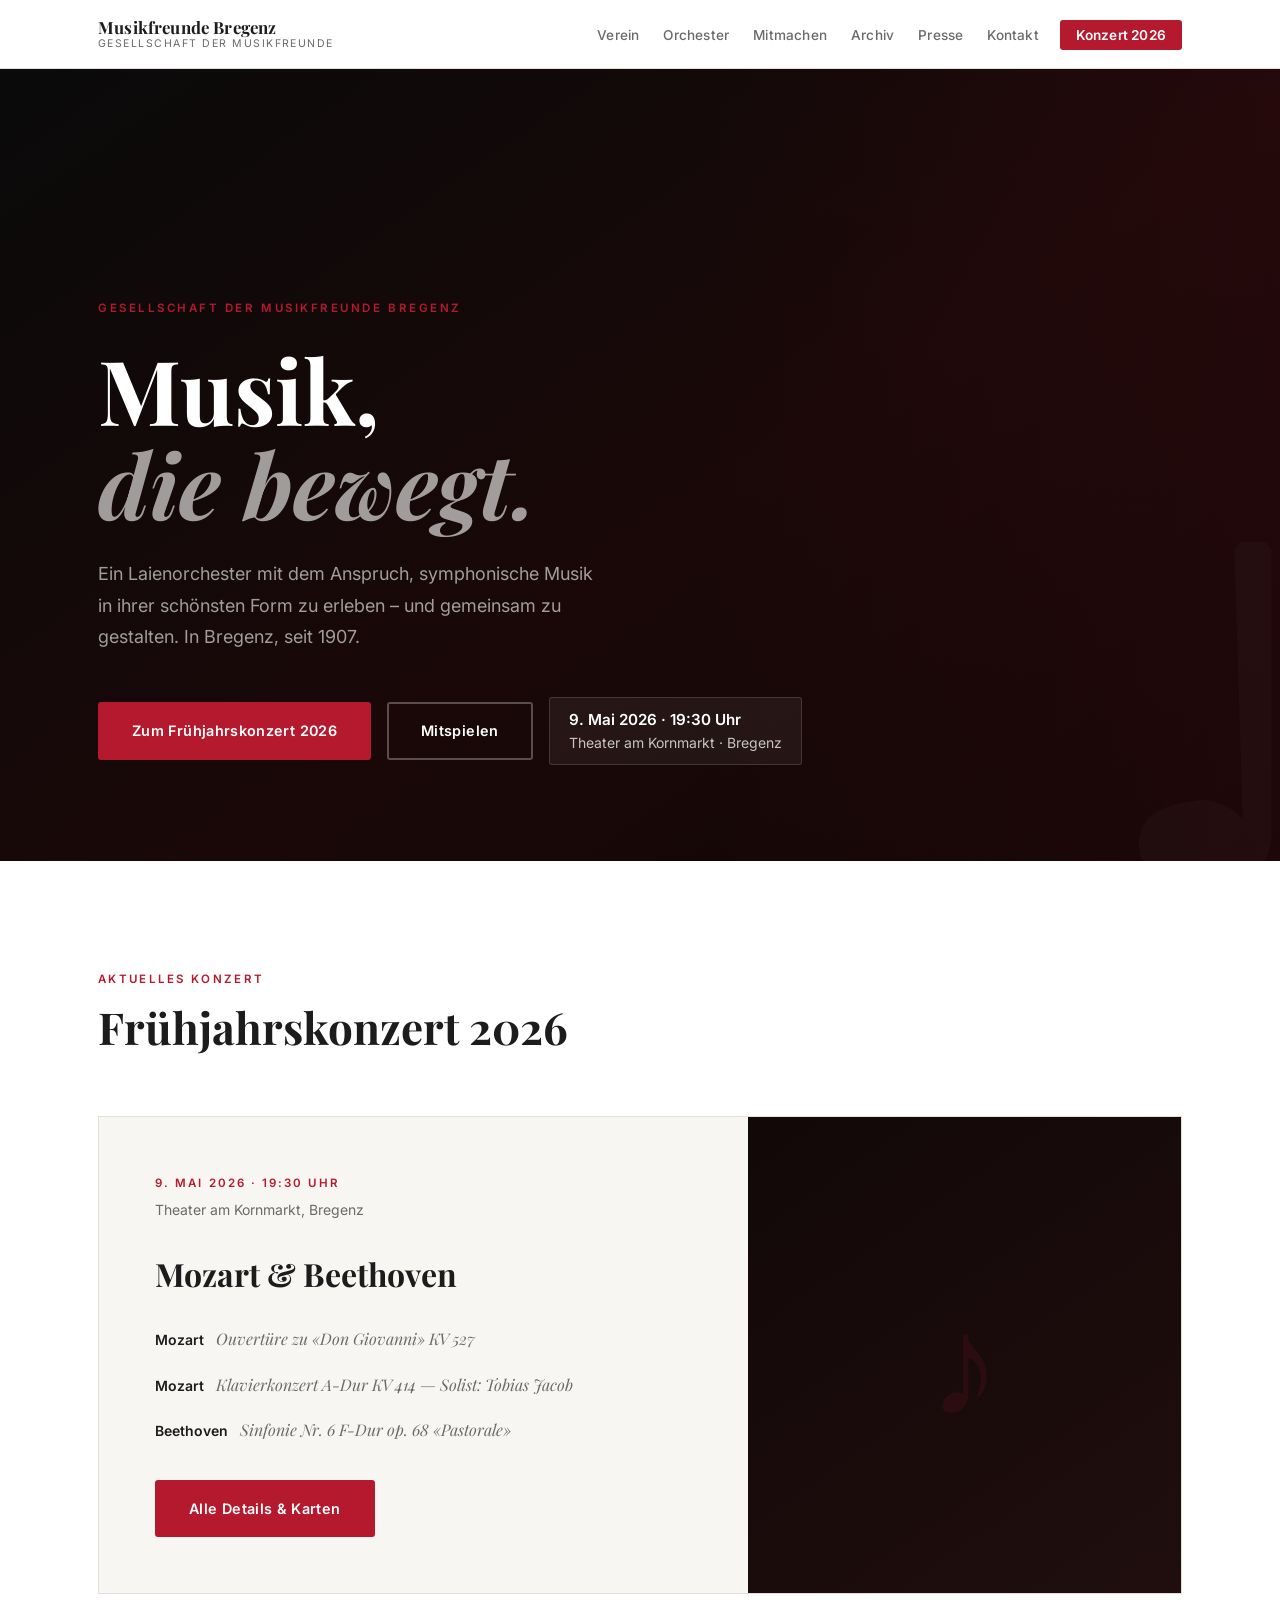
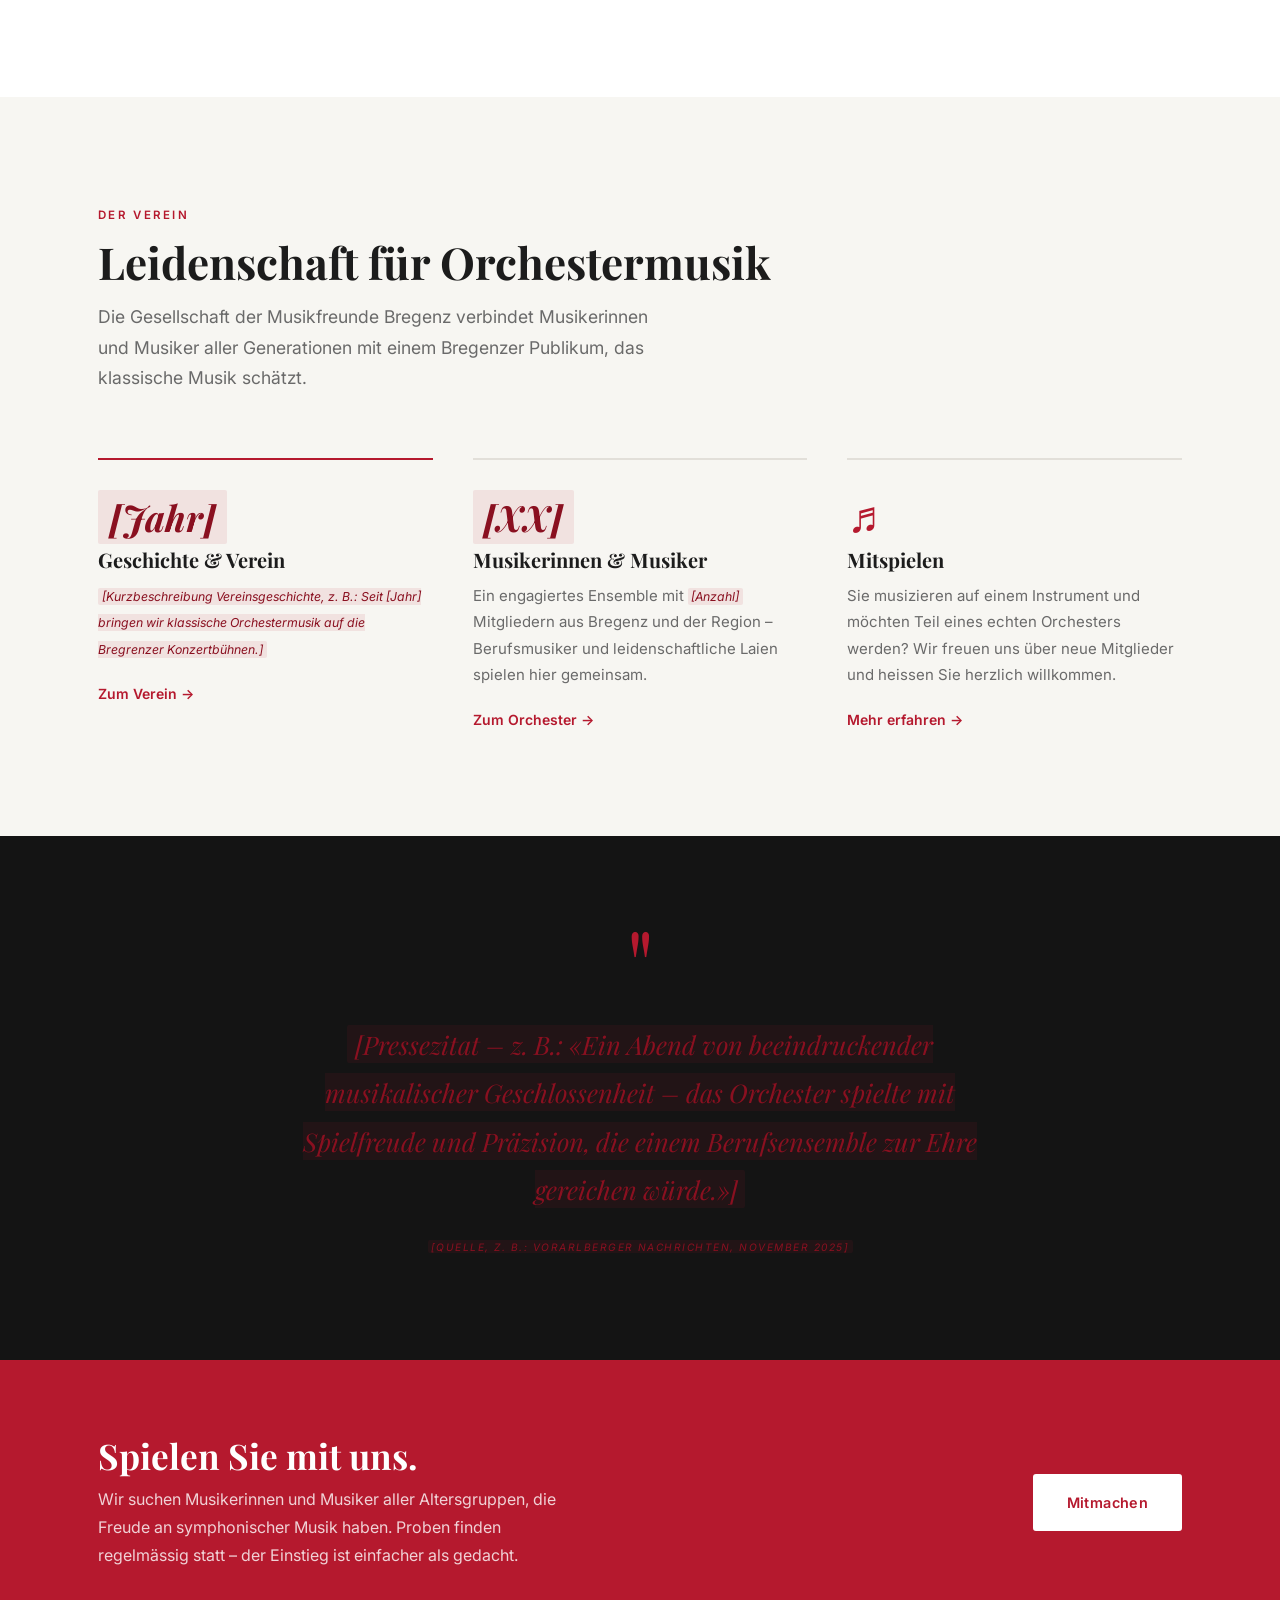
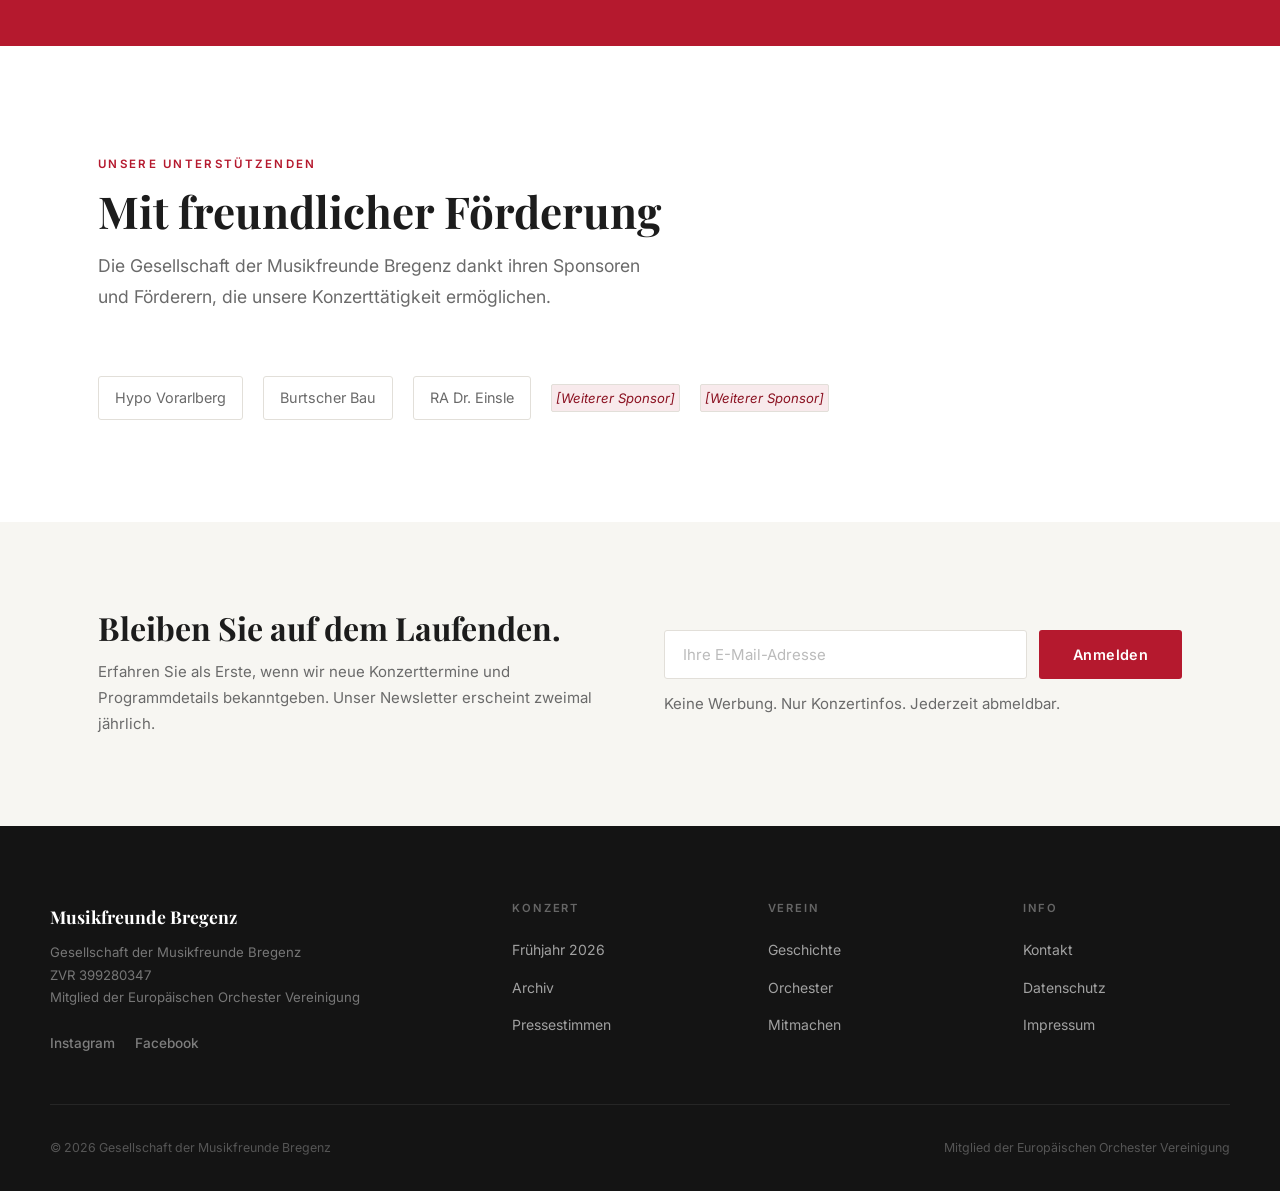
==== commit 0bdf493b: "Hinzufügen Impressum, Datenschutzerklärung, Details über Dirgienten, Übernahme alles von der allten " ====
--- a/index.html
+++ b/index.html
@@ -47,13 +47,13 @@
       </h1>
       <p class="hero__sub">
         Ein Laienorchester mit dem Anspruch, symphonische Musik in ihrer schönsten Form
-        zu erleben – und gemeinsam zu gestalten. In Bregenz, seit <span class="ph">[Gründungsjahr]</span>.
+        zu erleben – und gemeinsam zu gestalten. In Bregenz, seit 1907.
       </p>
       <div class="hero__actions">
         <a href="konzert.html" class="btn btn--primary">Zum Frühjahrskonzert 2026</a>
         <a href="mitmachen.html" class="btn btn--ghost">Mitspielen</a>
         <div class="hero__badge">
-          <strong>9. Mai 2026</strong>
+          <strong>9. Mai 2026 · 19:30 Uhr</strong>
           Theater am Kornmarkt · Bregenz
         </div>
       </div>
@@ -71,7 +71,7 @@
       </div>
       <div class="concert-teaser">
         <div class="concert-teaser__body">
-          <p class="concert-teaser__date">9. Mai 2026 · <span class="ph">[Uhrzeit]</span> Uhr</p>
+          <p class="concert-teaser__date">9. Mai 2026 · 19:30 Uhr</p>
           <p class="concert-teaser__venue">Theater am Kornmarkt, Bregenz</p>
           <h3 class="concert-teaser__title">Mozart &amp; Beethoven</h3>
           <ul class="prog-list" aria-label="Programm">
@@ -81,7 +81,7 @@
             </li>
             <li>
               <span class="prog-cmp">Mozart</span>
-              <span class="prog-wrk">Klavierkonzert A-Dur KV 414 — Solist: Tobias Jakob</span>
+              <span class="prog-wrk">Klavierkonzert A-Dur KV 414 — Solist: Tobias Jacob</span>
             </li>
             <li>
               <span class="prog-cmp">Beethoven</span>
@@ -263,8 +263,8 @@
         <h4>Info</h4>
         <ul>
           <li><a href="kontakt.html">Kontakt</a></li>
-          <li><a href="#">Datenschutz</a></li>
-          <li><a href="#">Impressum</a></li>
+          <li><a href="datenschutz.html">Datenschutz</a></li>
+          <li><a href="impressum.html">Impressum</a></li>
         </ul>
       </div>
     </div>
--- a/css/style.css
+++ b/css/style.css
@@ -5,6 +5,56 @@
    ================================================================ */
 
 @import url('https://fonts.googleapis.com/css2?family=Playfair+Display:ital,wght@0,400;0,600;0,700;1,400;1,600&family=Inter:wght@300;400;500;600&display=swap');
+
+/* ── Photo images inside containers ── */
+.solist-card__img img,
+.musician-card__photo img,
+.profile-img img {
+  width: 100%; height: 100%; object-fit: cover; display: block;
+}
+.profile-img {
+  width: 200px; height: 200px; border-radius: 50%;
+  overflow: hidden; flex-shrink: 0; background: var(--border);
+}
+.profile-header {
+  display: grid; grid-template-columns: 220px 1fr; gap: 3rem; align-items: start;
+  margin-bottom: 2.5rem;
+}
+@media (max-width: 640px) {
+  .profile-header { grid-template-columns: 1fr; gap: 1.5rem; }
+}
+.profile-header__role { font-size: 0.72rem; font-weight: 600; letter-spacing: 0.16em; text-transform: uppercase; color: var(--red); margin-bottom: 0.35rem; }
+.profile-header__name { font-family: var(--serif); font-size: clamp(1.6rem, 3vw, 2.25rem); margin-bottom: 0.5rem; }
+.profile-header__sub  { font-size: 0.9375rem; color: var(--muted); }
+
+/* Register list highlight */
+.register-lead { font-weight: 600; color: var(--text); }
+.register-lead span { font-size: 0.8rem; font-weight: 400; color: var(--red); margin-left: 0.4rem; }
+.in-memoriam { color: var(--muted); font-style: italic; font-size: 0.9rem; }
+.in-memoriam span { font-size: 0.75rem; color: var(--red); margin-left: 0.3rem; }
+
+/* Press list (archive style) */
+.presse-list { display: flex; flex-direction: column; }
+.presse-list-item {
+  display: grid; grid-template-columns: 180px 1fr auto;
+  gap: 2rem; align-items: baseline;
+  border-top: 1px solid var(--border); padding: 1.5rem 0;
+}
+.presse-list-item:last-child { border-bottom: 1px solid var(--border); }
+@media (max-width: 720px) { .presse-list-item { grid-template-columns: 1fr; gap: 0.35rem; } }
+.presse-list-item__date { font-size: 0.85rem; color: var(--muted); font-weight: 500; }
+.presse-list-item__title { font-family: var(--serif); font-size: 1.05rem; color: var(--text); }
+.presse-list-item__source { font-size: 0.8rem; color: var(--muted); white-space: nowrap; }
+.presse-list-item__pdf { font-size: 0.82rem; font-weight: 600; color: var(--red); white-space: nowrap; }
+.presse-list-item__pdf:hover { text-decoration: underline; }
+
+/* Proben table */
+.proben-table { width: 100%; border-collapse: collapse; font-size: 0.9rem; margin-top: 1.5rem; }
+.proben-table th { font-family: var(--sans); font-size: 0.68rem; font-weight: 600; letter-spacing: 0.12em; text-transform: uppercase; color: var(--muted); padding: 0.5rem 1rem 0.75rem 0; text-align: left; border-bottom: 1px solid var(--border); }
+.proben-table td { padding: 0.75rem 1rem 0.75rem 0; border-bottom: 1px solid var(--border); color: var(--muted); vertical-align: top; }
+.proben-table td:first-child { font-weight: 600; color: var(--text); white-space: nowrap; }
+.proben-table tr.highlight td { color: var(--text); background: rgba(181,25,46,0.04); }
+.proben-table tr.concert-day td { font-weight: 600; color: var(--red); }
 
 /* ── Custom Properties ── */
 :root {
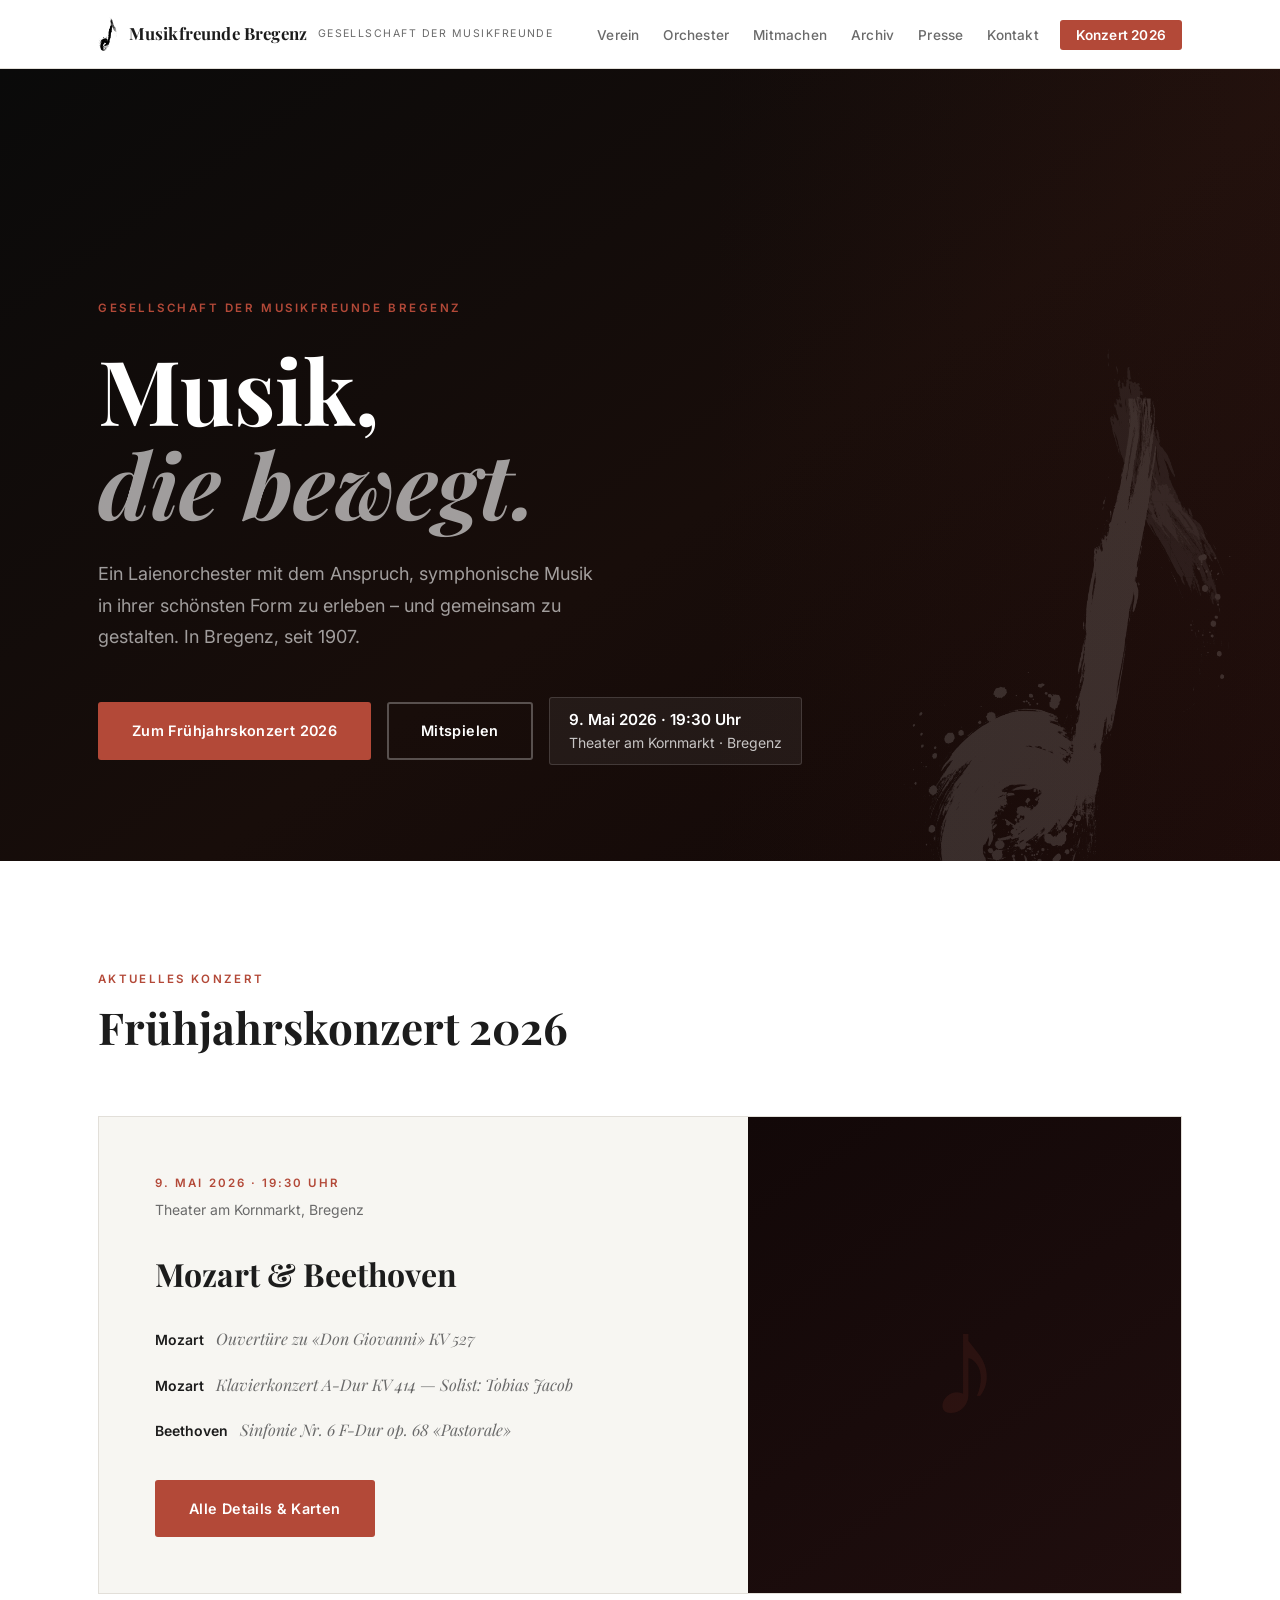
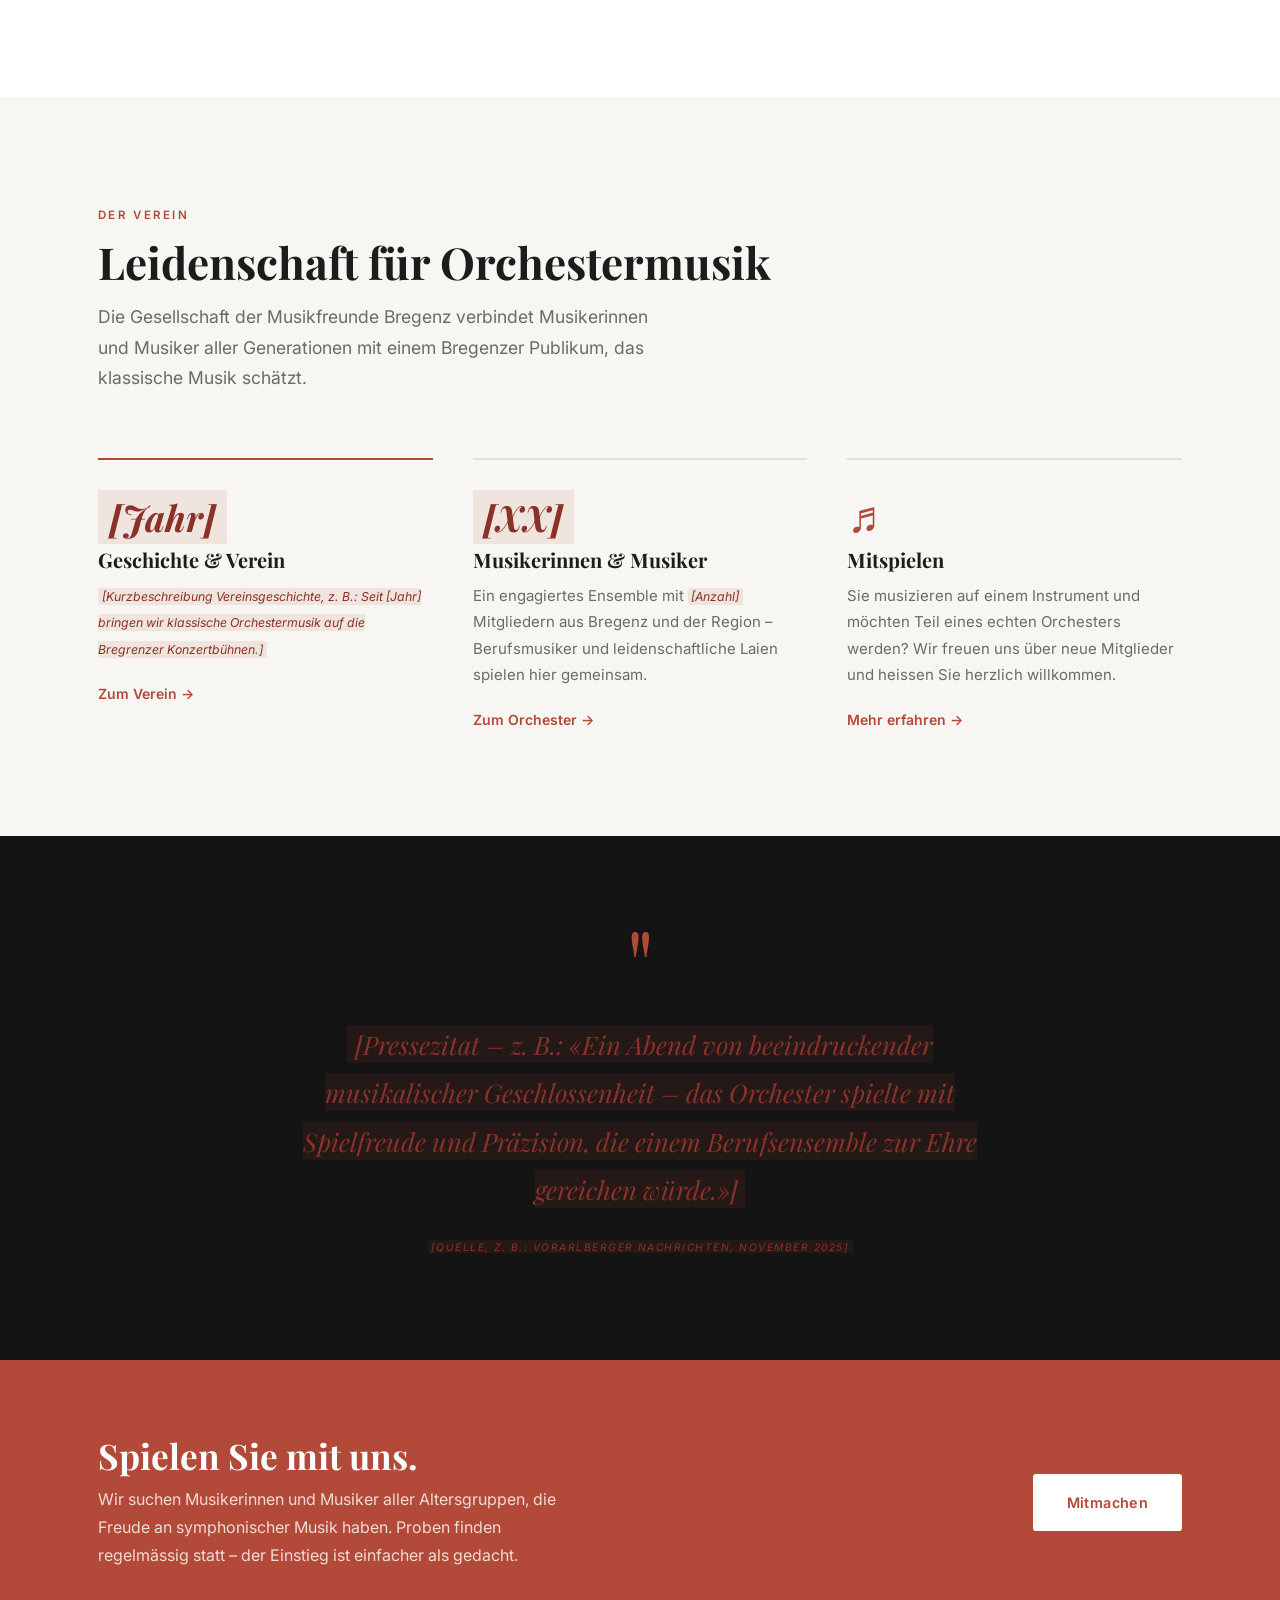
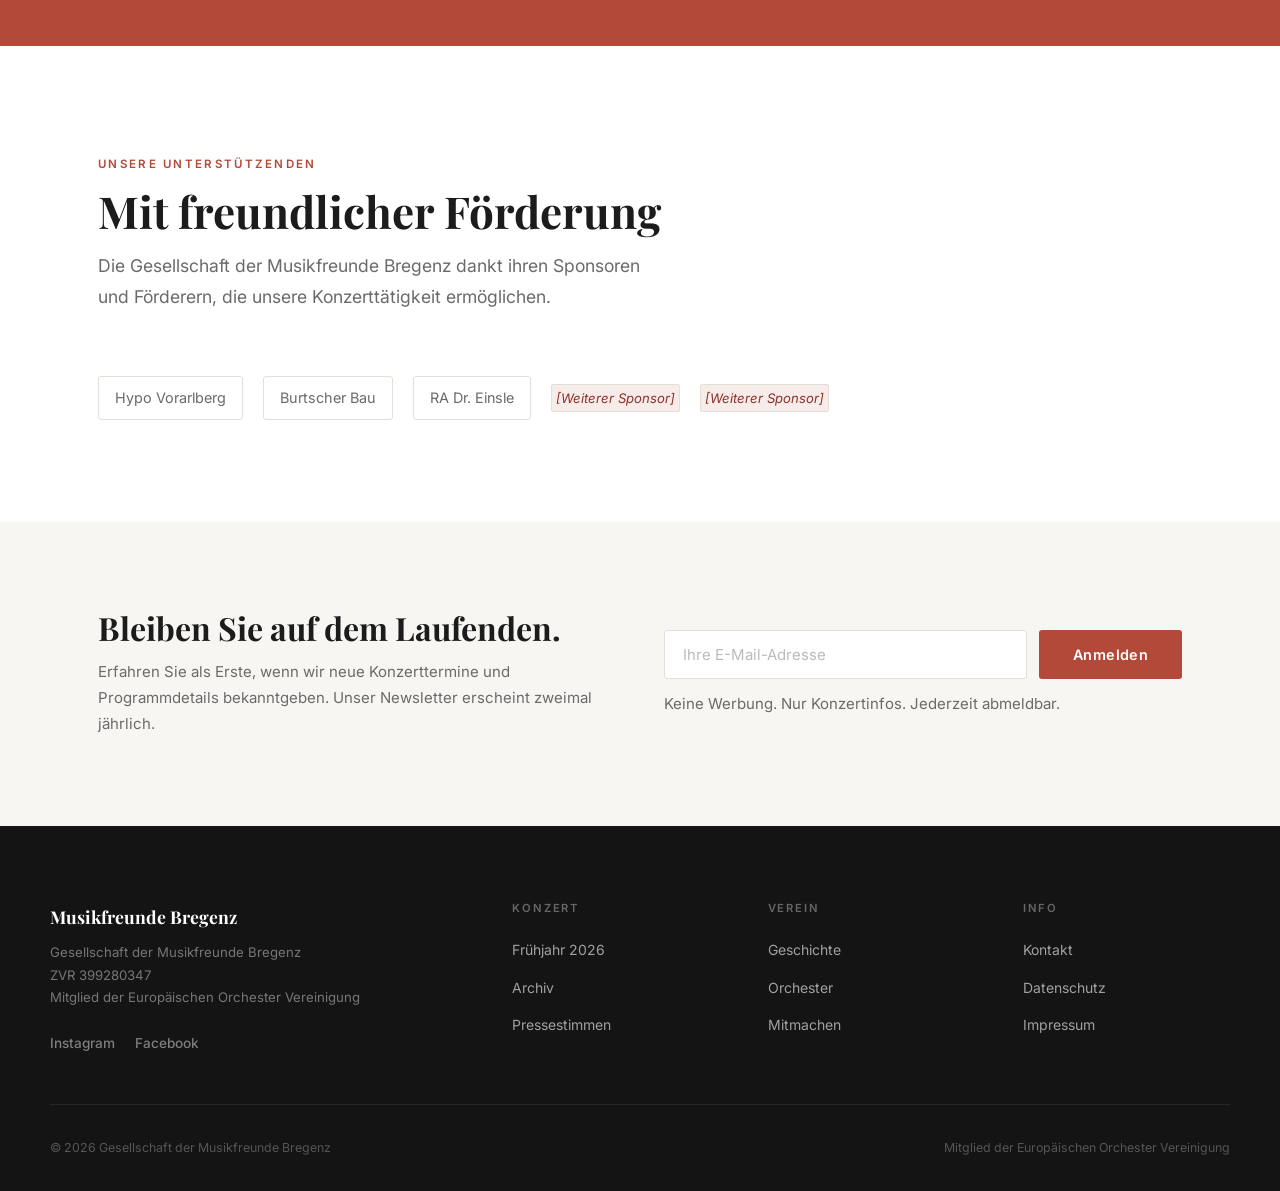
==== commit 4a03b905: "Einbau Notenschlüssel, Verbesserung CI" ====
--- a/index.html
+++ b/index.html
@@ -15,6 +15,7 @@
 <nav class="nav" aria-label="Hauptnavigation">
   <div class="nav__inner">
     <a href="index.html" class="nav__logo" aria-label="Musikfreunde Bregenz – Startseite">
+      <img src="img/notenschluessel.png" class="nav__logo__clef" alt="" aria-hidden="true">
       Musikfreunde Bregenz
       <span>Gesellschaft der Musikfreunde</span>
     </a>
@@ -39,7 +40,9 @@
        HERO
   ══════════════════════════════════════════════════ -->
   <section class="hero" aria-labelledby="hero-title">
-    <div class="hero__deco" aria-hidden="true">♩</div>
+    <div class="hero__deco" aria-hidden="true">
+      <img src="img/notenschluessel.png" alt="">
+    </div>
     <div class="hero__content">
       <span class="hero__eyebrow">Gesellschaft der Musikfreunde Bregenz</span>
       <h1 class="hero__title" id="hero-title">
--- a/css/style.css
+++ b/css/style.css
@@ -1,7 +1,8 @@
 /* ================================================================
    MUSIKFREUNDE BREGENZ — Hauptstylesheet
-   Farbwelt: Schwarz #1C1C1C · Rot #B5192E · Creme #F7F6F2
+   Farbwelt: Schwarz #1C1C1C · Rot #B34938 · Creme #F7F6F2
    Schriften: Playfair Display (Serif) · Inter (Sans)
+   CI-Referenz: Folder Frühjahr 2026 (Akzentrot extrahiert aus PDF)
    ================================================================ */
 
 @import url('https://fonts.googleapis.com/css2?family=Playfair+Display:ital,wght@0,400;0,600;0,700;1,400;1,600&family=Inter:wght@300;400;500;600&display=swap');
@@ -53,13 +54,13 @@
 .proben-table th { font-family: var(--sans); font-size: 0.68rem; font-weight: 600; letter-spacing: 0.12em; text-transform: uppercase; color: var(--muted); padding: 0.5rem 1rem 0.75rem 0; text-align: left; border-bottom: 1px solid var(--border); }
 .proben-table td { padding: 0.75rem 1rem 0.75rem 0; border-bottom: 1px solid var(--border); color: var(--muted); vertical-align: top; }
 .proben-table td:first-child { font-weight: 600; color: var(--text); white-space: nowrap; }
-.proben-table tr.highlight td { color: var(--text); background: rgba(181,25,46,0.04); }
+.proben-table tr.highlight td { color: var(--text); background: rgba(179,73,56,0.05); }
 .proben-table tr.concert-day td { font-weight: 600; color: var(--red); }
 
 /* ── Custom Properties ── */
 :root {
-  --red:        #B5192E;
-  --red-dark:   #8C1323;
+  --red:        #B34938;
+  --red-dark:   #8A3229;
   --text:       #1C1C1C;
   --muted:      #6A6A6A;
   --bg:         #FFFFFF;
@@ -108,8 +109,12 @@
   height: 68px; display: flex; align-items: center; justify-content: space-between; gap: 2rem;
 }
 .nav__logo {
+  display: flex; align-items: center; gap: 0.65rem;
   font-family: var(--serif); font-size: 1.05rem; font-weight: 700;
   color: var(--text); letter-spacing: 0.01em; line-height: 1.15; flex-shrink: 0;
+}
+.nav__logo__clef {
+  height: 34px; width: auto; flex-shrink: 0; display: block;
 }
 .nav__logo span {
   display: block; font-size: 0.66rem; font-family: var(--sans); font-weight: 400;
@@ -125,7 +130,7 @@
 .nav__cta a {
   background: var(--red) !important; color: #fff !important;
   padding: 0.45rem 1rem !important; border-radius: 3px; font-weight: 600 !important;
-  font-size: 0.85rem !important; margin-left: 0.5rem;
+  font-size: 0.85rem !important; margin-left: 0.5rem; white-space: nowrap;
 }
 .nav__cta a:hover { background: var(--red-dark) !important; }
 .nav__toggle {
@@ -156,17 +161,19 @@
 }
 .hero::before {
   content: ''; position: absolute; inset: 0;
-  background: linear-gradient(145deg, #0a0a0a 0%, #1a0808 55%, #120606 100%);
+  background: linear-gradient(145deg, #0a0a0a 0%, #180d0a 55%, #130807 100%);
 }
 .hero::after {
   content: ''; position: absolute; top: 0; right: 0; width: 45%; height: 100%;
-  background: linear-gradient(to left, rgba(181,25,46,0.07), transparent);
+  background: linear-gradient(to left, rgba(179,73,56,0.07), transparent);
   pointer-events: none;
 }
 .hero__deco {
-  position: absolute; bottom: -4rem; right: -2rem;
-  font-family: var(--serif); font-size: 28rem; font-weight: 700; line-height: 1;
-  color: rgba(255,255,255,0.025); pointer-events: none; user-select: none;
+  position: absolute; bottom: -4rem; right: 2rem;
+  pointer-events: none; user-select: none;
+}
+.hero__deco img {
+  height: 36rem; width: auto; opacity: 0.14; filter: invert(1);
 }
 .hero__content {
   position: relative; z-index: 1; max-width: var(--max-w); width: 100%;
@@ -255,7 +262,7 @@
 }
 .concert-teaser__vis-text {
   font-family: var(--serif); font-size: 9rem; font-weight: 700;
-  color: rgba(181,25,46,0.12); user-select: none; line-height: 1;
+  color: rgba(179,73,56,0.12); user-select: none; line-height: 1;
 }
 
 /* ================================================================
@@ -363,8 +370,13 @@
 /* ================================================================
    SEITEN-HERO (Unterseiten)
    ================================================================ */
-.page-hero { background: var(--bg-dark); padding: clamp(4.5rem, 9vw, 7.5rem) var(--pad-x) clamp(3rem, 5vw, 4.5rem); }
-.page-hero__inner { max-width: var(--max-w); margin: 0 auto; }
+.page-hero { background: var(--bg-dark); padding: clamp(4.5rem, 9vw, 7.5rem) var(--pad-x) clamp(3rem, 5vw, 4.5rem); position: relative; overflow: hidden; }
+.page-hero__inner { max-width: var(--max-w); margin: 0 auto; position: relative; z-index: 1; }
+.page-hero__deco {
+  position: absolute; top: 50%; right: 3rem; transform: translateY(-50%);
+  pointer-events: none; user-select: none;
+}
+.page-hero__deco img { height: 16rem; width: auto; opacity: 0.18; filter: invert(1); }
 .page-hero__crumb { display: flex; gap: 0.5rem; font-size: 0.78rem; color: rgba(255,255,255,0.35); margin-bottom: 1.75rem; }
 .page-hero__crumb a { color: rgba(255,255,255,0.35); }
 .page-hero__crumb a:hover { color: rgba(255,255,255,0.65); }
@@ -497,8 +509,11 @@
    ================================================================ */
 .divider { height: 1px; background: var(--border); margin: 3rem 0; }
 .ph {
-  display: inline; background: rgba(181,25,46,0.09); color: #8a1020;
+  display: inline; background: rgba(179,73,56,0.10); color: #8A3229;
   font-size: 0.82em; padding: 0.08em 0.3em; border-radius: 2px; font-style: italic;
+}
+.btn .ph {
+  background: rgba(255,255,255,0.18); color: #fff;
 }
 .skip-link {
   position: absolute; top: -100px; left: 1rem; background: var(--red); color: #fff;
